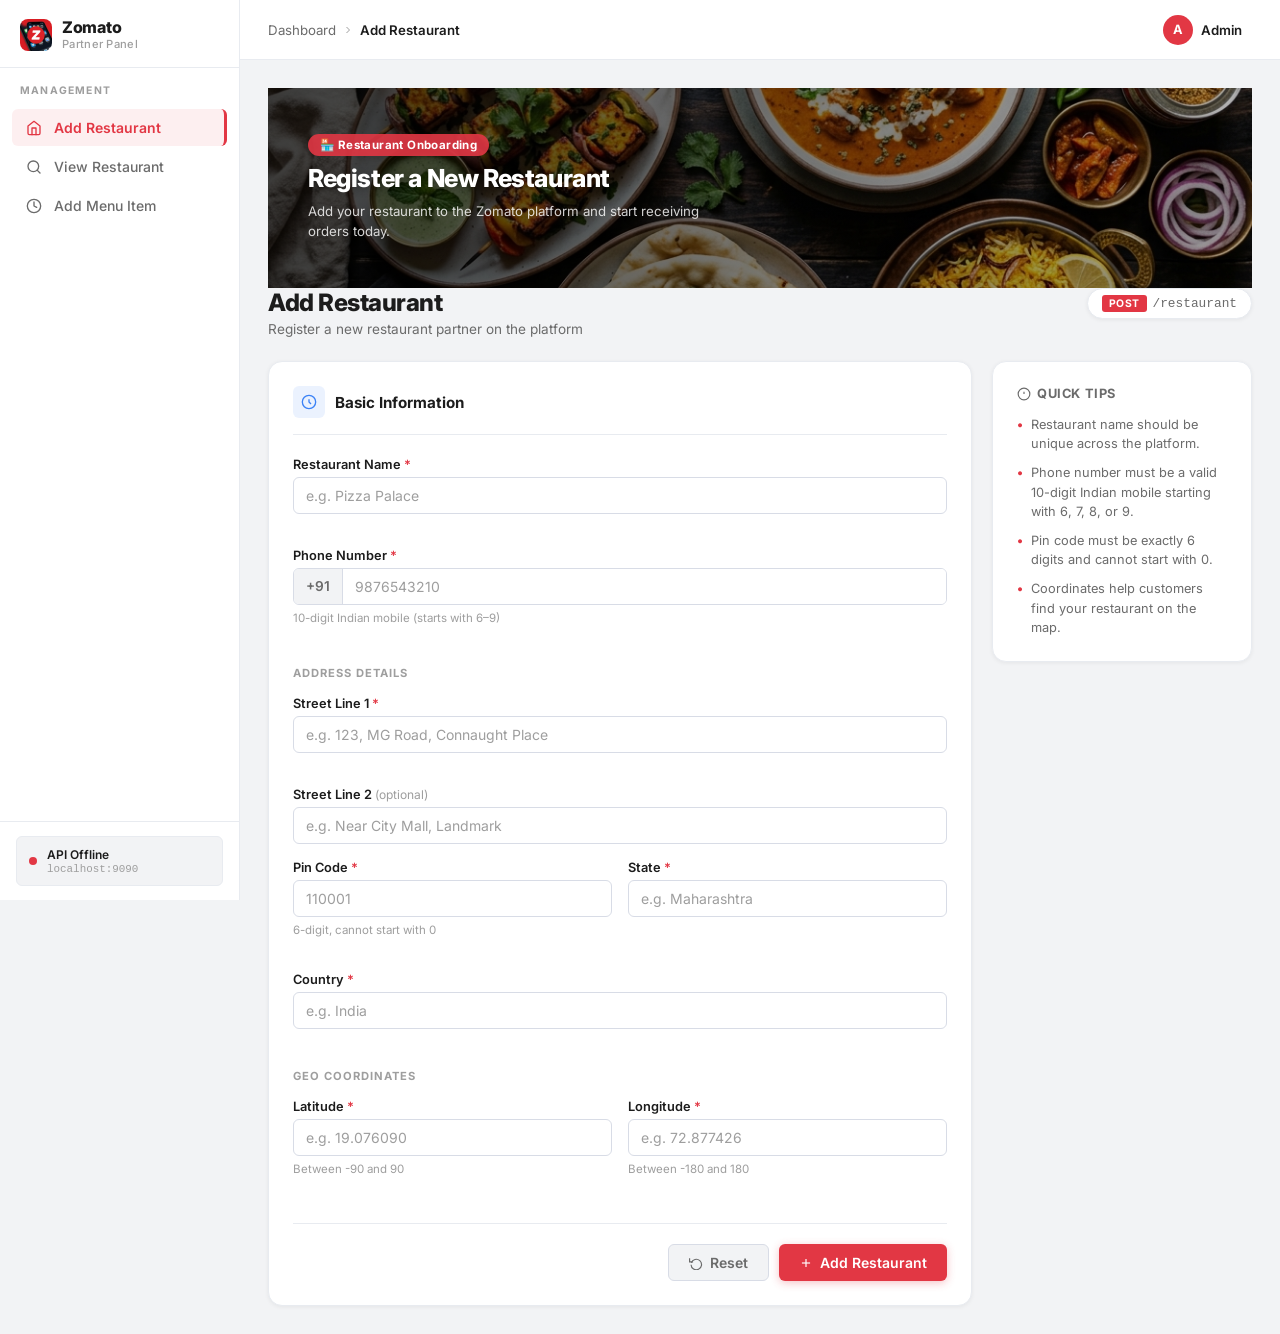
==== frontend/index.html @ f8942df2 "fix(frontend): add missing mapVariantToRequest for adding new variants to existing menu items" ====
<!DOCTYPE html>
<html lang="en">
<head>
  <meta charset="UTF-8" />
  <meta name="viewport" content="width=device-width, initial-scale=1.0" />
  <title>Zomato Partner Panel</title>
  <meta name="description" content="Zomato Partner Admin Panel — Manage restaurants and menu items." />
  <link rel="preconnect" href="https://fonts.googleapis.com" />
  <link rel="preconnect" href="https://fonts.gstatic.com" crossorigin />
  <link href="https://fonts.googleapis.com/css2?family=Inter:wght@300;400;500;600;700;800&display=swap" rel="stylesheet" />
  <link rel="stylesheet" href="style.css" />
</head>
<body>

  <!-- SIDEBAR -->
  <aside class="sidebar" id="sidebar">
    <div class="sidebar-logo">
      <div class="logo-mark">
        <img src="logo.png" alt="Zomato Logo" class="logo-img" />
      </div>
      <div>
        <div class="logo-text">Zomato</div>
        <div class="logo-sub">Partner Panel</div>
      </div>
    </div>

    <div class="sidebar-section-label">Management</div>
    <nav class="sidebar-nav">
      <button class="nav-item active" id="nav-restaurant" onclick="showPage('restaurant')">
        <span class="nav-icon">
          <svg width="16" height="16" viewBox="0 0 24 24" fill="none" stroke="currentColor" stroke-width="2" stroke-linecap="round" stroke-linejoin="round"><path d="M3 9l9-7 9 7v11a2 2 0 0 1-2 2H5a2 2 0 0 1-2-2z"/><polyline points="9 22 9 12 15 12 15 22"/></svg>
        </span>
        <span>Add Restaurant</span>
      </button>
      <button class="nav-item" id="nav-viewrestaurant" onclick="showPage('viewrestaurant')">
        <span class="nav-icon">
          <svg width="16" height="16" viewBox="0 0 24 24" fill="none" stroke="currentColor" stroke-width="2" stroke-linecap="round" stroke-linejoin="round"><circle cx="11" cy="11" r="8"/><line x1="21" y1="21" x2="16.65" y2="16.65"/></svg>
        </span>
        <span>View Restaurant</span>
      </button>
      <button class="nav-item" id="nav-menuitem" onclick="showPage('menuitem')">
        <span class="nav-icon">
          <svg width="16" height="16" viewBox="0 0 24 24" fill="none" stroke="currentColor" stroke-width="2" stroke-linecap="round" stroke-linejoin="round"><path d="M12 2a10 10 0 1 0 0 20 10 10 0 0 0 0-20z"/><path d="M12 6v6l4 2"/></svg>
        </span>
        <span>Add Menu Item</span>
      </button>
    </nav>

    <div class="sidebar-footer">
      <div class="api-status-card" id="api-status">
        <span class="status-dot" id="status-dot"></span>
        <div class="status-info">
          <span class="status-label" id="api-status-text">Checking API…</span>
          <span class="status-url">localhost:9090</span>
        </div>
      </div>
    </div>
  </aside>

  <!-- MAIN -->
  <main class="main-content">

    <!-- TOPBAR -->
    <header class="topbar">
      <div class="topbar-left">
        <button class="menu-toggle" id="menu-toggle" onclick="toggleSidebar()" aria-label="Toggle sidebar">
          <svg width="20" height="20" viewBox="0 0 24 24" fill="none" stroke="currentColor" stroke-width="2"><line x1="3" y1="6" x2="21" y2="6"/><line x1="3" y1="12" x2="21" y2="12"/><line x1="3" y1="18" x2="21" y2="18"/></svg>
        </button>
        <div class="breadcrumb" id="breadcrumb">
          <span class="bc-home">Dashboard</span>
          <span class="bc-sep">
            <svg width="12" height="12" viewBox="0 0 24 24" fill="none" stroke="currentColor" stroke-width="2"><polyline points="9 18 15 12 9 6"/></svg>
          </span>
          <span id="bc-current">Add Restaurant</span>
        </div>
      </div>
      <div class="topbar-right">
        <div class="topbar-user">
          <div class="user-avatar">A</div>
          <span class="user-name">Admin</span>
        </div>
      </div>
    </header>

    <!-- PAGE: ADD RESTAURANT -->
    <section class="page active" id="page-restaurant">

      <!-- Food Banner Hero -->
      <div class="food-hero">
        <img src="food-banner.png" alt="Food" class="food-hero-img" />
        <div class="food-hero-overlay">
          <div class="food-hero-content">
            <span class="hero-badge">🏪 Restaurant Onboarding</span>
            <h2 class="hero-title">Register a New Restaurant</h2>
            <p class="hero-desc">Add your restaurant to the Zomato platform and start receiving orders today.</p>
          </div>
        </div>
      </div>

      <div class="page-header">
        <div class="page-title-row">
          <div>
            <h1 class="page-title">Add Restaurant</h1>
            <p class="page-subtitle">Register a new restaurant partner on the platform</p>
          </div>
          <div class="endpoint-badge">
            <span class="method-badge">POST</span>
            <code>/restaurant</code>
          </div>
        </div>
      </div>

      <div class="form-wrapper">
        <div class="form-layout">

          <!-- LEFT COLUMN -->
          <div class="form-main">
            <div class="card">
              <div class="card-header">
                <div class="card-icon card-icon--blue">
                  <svg width="16" height="16" viewBox="0 0 24 24" fill="none" stroke="currentColor" stroke-width="2"><circle cx="12" cy="12" r="10"/><path d="M12 8v4l3 3"/></svg>
                </div>
                <h2 class="card-title">Basic Information</h2>
              </div>
              <form id="form-restaurant" novalidate>
                <div class="form-grid">
                  <div class="form-group col-full">
                    <label for="r-name">Restaurant Name <span class="req">*</span></label>
                    <input type="text" id="r-name" placeholder="e.g. Pizza Palace" autocomplete="off" />
                    <span class="field-error" id="err-r-name"></span>
                  </div>
                  <div class="form-group col-full">
                    <label for="r-phone">Phone Number <span class="req">*</span></label>
                    <div class="input-with-prefix">
                      <span class="input-prefix">+91</span>
                      <input type="text" id="r-phone" placeholder="9876543210" maxlength="10" autocomplete="off" />
                    </div>
                    <span class="field-hint">10-digit Indian mobile (starts with 6–9)</span>
                    <span class="field-error" id="err-r-phone"></span>
                  </div>
                </div>

                <div class="section-divider">
                  <span>Address Details</span>
                </div>
                <div class="form-grid">
                  <div class="form-group col-full">
                    <label for="r-street1">Street Line 1 <span class="req">*</span></label>
                    <input type="text" id="r-street1" placeholder="e.g. 123, MG Road, Connaught Place" autocomplete="off" />
                    <span class="field-error" id="err-r-street1"></span>
                  </div>
                  <div class="form-group col-full">
                    <label for="r-street2">Street Line 2 <span class="optional">(optional)</span></label>
                    <input type="text" id="r-street2" placeholder="e.g. Near City Mall, Landmark" autocomplete="off" />
                  </div>
                  <div class="form-group">
                    <label for="r-pincode">Pin Code <span class="req">*</span></label>
                    <input type="text" id="r-pincode" placeholder="110001" maxlength="6" autocomplete="off" />
                    <span class="field-hint">6-digit, cannot start with 0</span>
                    <span class="field-error" id="err-r-pincode"></span>
                  </div>
                  <div class="form-group">
                    <label for="r-state">State <span class="req">*</span></label>
                    <input type="text" id="r-state" placeholder="e.g. Maharashtra" autocomplete="off" />
                    <span class="field-error" id="err-r-state"></span>
                  </div>
                  <div class="form-group col-full">
                    <label for="r-country">Country <span class="req">*</span></label>
                    <input type="text" id="r-country" placeholder="e.g. India" autocomplete="off" />
                    <span class="field-error" id="err-r-country"></span>
                  </div>
                </div>

                <div class="section-divider">
                  <span>Geo Coordinates</span>
                </div>
                <div class="form-grid">
                  <div class="form-group">
                    <label for="r-lat">Latitude <span class="req">*</span></label>
                    <input type="number" id="r-lat" placeholder="e.g. 19.076090" step="any" autocomplete="off" />
                    <span class="field-hint">Between -90 and 90</span>
                    <span class="field-error" id="err-r-lat"></span>
                  </div>
                  <div class="form-group">
                    <label for="r-lng">Longitude <span class="req">*</span></label>
                    <input type="number" id="r-lng" placeholder="e.g. 72.877426" step="any" autocomplete="off" />
                    <span class="field-hint">Between -180 and 180</span>
                    <span class="field-error" id="err-r-lng"></span>
                  </div>
                </div>

                <div class="form-actions">
                  <button type="button" class="btn-secondary" onclick="resetForm('form-restaurant')">
                    <svg width="14" height="14" viewBox="0 0 24 24" fill="none" stroke="currentColor" stroke-width="2"><polyline points="1 4 1 10 7 10"/><path d="M3.51 15a9 9 0 1 0 .49-3.31"/></svg>
                    Reset
                  </button>
                  <button type="submit" class="btn-primary" id="btn-restaurant-submit">
                    <svg width="14" height="14" viewBox="0 0 24 24" fill="none" stroke="currentColor" stroke-width="2"><line x1="12" y1="5" x2="12" y2="19"/><line x1="5" y1="12" x2="19" y2="12"/></svg>
                    <span class="btn-label">Add Restaurant</span>
                    <span class="btn-spinner hidden" id="spinner-restaurant"></span>
                  </button>
                </div>
              </form>
            </div>
          </div>

          <!-- RIGHT SIDEBAR CARD -->
          <div class="form-aside">
            <div class="card tips-card">
              <h3 class="tips-title">
                <svg width="14" height="14" viewBox="0 0 24 24" fill="none" stroke="currentColor" stroke-width="2"><circle cx="12" cy="12" r="10"/><line x1="12" y1="8" x2="12" y2="12"/><line x1="12" y1="16" x2="12.01" y2="16"/></svg>
                Quick Tips
              </h3>
              <ul class="tips-list">
                <li>Restaurant name should be unique across the platform.</li>
                <li>Phone number must be a valid 10-digit Indian mobile starting with 6, 7, 8, or 9.</li>
                <li>Pin code must be exactly 6 digits and cannot start with 0.</li>
                <li>Coordinates help customers find your restaurant on the map.</li>
              </ul>
            </div>
          </div>

        </div>
      </div>
    </section>

    <!-- PAGE: VIEW RESTAURANT -->
    <section class="page" id="page-viewrestaurant">
      <!-- Food Banner Hero -->
      <div class="food-hero">
        <img src="food-banner.png" alt="Food" class="food-hero-img" />
        <div class="food-hero-overlay">
          <div class="food-hero-content">
            <span class="hero-badge">🔍 View Dashboard</span>
            <h2 class="hero-title">View Restaurant Details</h2>
            <p class="hero-desc">Search for a restaurant by ID to view its details and add menu items.</p>
          </div>
        </div>
      </div>

      <div class="page-header">
        <div class="page-title-row">
          <div>
            <h1 class="page-title">Restaurant Details</h1>
            <p class="page-subtitle">Fetch restaurant and menu data</p>
          </div>
          <div class="endpoint-badge">
            <span class="method-badge" style="background: var(--green);">GET</span>
            <code>/restaurant/{id}</code>
          </div>
        </div>
      </div>

      <div class="form-wrapper">
        <div class="form-layout">
          <!-- LEFT COLUMN -->
          <div class="form-main">
            
            <!-- Search Card (Unchanged) -->
            <div class="card" style="margin-bottom: 24px;">
              <div class="card-header" style="margin-bottom: 16px; padding-bottom: 0; border-bottom: none;">
                <h2 class="card-title">Search Restaurant</h2>
              </div>
              <form id="form-search-restaurant" novalidate style="display: flex; gap: 12px; align-items: flex-end;">
                <div class="form-group" style="flex: 1;">
                  <label for="search-r-id">Restaurant ID</label>
                  <input type="number" id="search-r-id" placeholder="e.g. 1" min="1" required autocomplete="off" />
                </div>
                <button type="submit" class="btn-primary" id="btn-search-restaurant">
                  <span class="btn-label">Search</span>
                  <span class="btn-spinner hidden" id="spinner-search"></span>
                </button>
              </form>
            </div>

            <!-- ALL RESTAURANTS TABLE CARD -->
            <div class="card" id="all-restaurants-card" style="margin-bottom: 24px;">
              <div class="card-header" style="display: flex; justify-content: space-between; align-items: center;">
                <div style="display: flex; align-items: center; gap: 10px;">
                  <div class="card-icon card-icon--red">
                    <svg width="16" height="16" viewBox="0 0 24 24" fill="none" stroke="currentColor" stroke-width="2"><line x1="8" y1="6" x2="21" y2="6"/><line x1="8" y1="12" x2="21" y2="12"/><line x1="8" y1="18" x2="21" y2="18"/><line x1="3" y1="6" x2="3.01" y2="6"/><line x1="3" y1="12" x2="3.01" y2="12"/><line x1="3" y1="18" x2="3.01" y2="18"/></svg>
                  </div>
                  <h2 class="card-title">All Restaurants</h2>
                </div>
                <button type="button" class="btn-secondary" onclick="fetchAllRestaurants()" style="padding: 6px 12px; font-size: 0.75rem;">
                  <svg width="12" height="12" viewBox="0 0 24 24" fill="none" stroke="currentColor" stroke-width="2"><polyline points="23 4 23 10 17 10"/><polyline points="1 20 1 14 7 14"/><path d="M3.51 9a9 9 0 0 1 14.85-3.36L23 10M1 14l4.64 4.36A9 9 0 0 0 20.49 15"/></svg>
                  Refresh
                </button>
              </div>
              
              <div style="overflow-x: auto;">
                <table style="width: 100%; border-collapse: collapse; text-align: left; font-size: 0.85rem;">
                  <thead>
                    <tr style="border-bottom: 2px solid var(--border); color: var(--text-dim); text-transform: uppercase; font-size: 0.7rem;">
                      <th style="padding: 12px 8px;">ID</th>
                      <th style="padding: 12px 8px;">Restaurant Name</th>
                      <th style="padding: 12px 8px;">Phone</th>
                      <th style="padding: 12px 8px;">City/State</th>
                      <th style="padding: 12px 8px; text-align: right;">Action</th>
                    </tr>
                  </thead>
                  <tbody id="restaurants-tbody">
                    <!-- Data injected here -->
                    <tr><td colspan="5" style="text-align: center; padding: 20px; color: var(--text-muted);">Click Refresh to load restaurants (Requires GET /restaurant in backend)</td></tr>
                  </tbody>
                </table>
              </div>
            </div>

            <!-- Details Card (Hidden initially) -->
            <div class="card hidden" id="restaurant-details-card" style="padding: 0; overflow: hidden; border: none; box-shadow: var(--shadow-lg);">
              <div id="zomato-restaurant-header" style="background: linear-gradient(rgba(0,0,0,0.1), rgba(0,0,0,0.7)), url('food-banner.png') center/cover; padding: 40px 24px 24px; color: #fff; position: relative;">
                <div style="display: flex; justify-content: space-between; align-items: flex-end;">
                  <div>
                    <h2 id="display-r-name" style="font-size: 2.2rem; font-weight: 800; margin-bottom: 8px; text-shadow: 0 2px 8px rgba(0,0,0,0.6); letter-spacing: -0.5px;">Restaurant Name</h2>
                    <p id="display-r-location" style="font-size: 0.95rem; opacity: 0.95; margin-bottom: 6px; display: flex; align-items: center; gap: 4px;">
                      <svg width="14" height="14" viewBox="0 0 24 24" fill="none" stroke="currentColor" stroke-width="2"><path d="M21 10c0 7-9 13-9 13s-9-6-9-13a9 9 0 0 1 18 0z"/><circle cx="12" cy="10" r="3"/></svg>
                      Location
                    </p>
                    <p id="display-r-phone" style="font-size: 0.85rem; opacity: 0.85;">Phone</p>
                  </div>
                  <div style="background: #24963F; color: #fff; padding: 8px 12px; border-radius: 8px; font-weight: 800; font-size: 1.15rem; display: flex; align-items: center; gap: 6px; box-shadow: 0 4px 12px rgba(0,0,0,0.3);">
                    4.3 <svg width="14" height="14" viewBox="0 0 24 24" fill="currentColor" stroke="none"><polygon points="12 2 15.09 8.26 22 9.27 17 14.14 18.18 21.02 12 17.77 5.82 21.02 7 14.14 2 9.27 8.91 8.26 12 2"/></svg>
                  </div>
                </div>
              </div>
              
              <div style="padding: 32px 24px; background: #fff;">
                <div style="display: flex; justify-content: space-between; align-items: center; margin-bottom: 24px; border-bottom: 1px solid var(--border); padding-bottom: 16px;">
                  <h3 style="font-size: 1.4rem; font-weight: 700; color: var(--text-primary); display: flex; align-items: center; gap: 8px;">
                    Order Online <span style="font-size: 0.85rem; font-weight: 500; color: var(--text-dim); background: var(--bg-base); padding: 2px 8px; border-radius: 12px;" id="display-m-count">0 items</span>
                  </h3>
                  <div style="font-size: 0.85rem; color: var(--text-muted); background: var(--bg-base); padding: 6px 12px; border-radius: 20px; display: flex; align-items: center; gap: 6px; font-weight: 500;">
                    <svg width="14" height="14" viewBox="0 0 24 24" fill="none" stroke="currentColor" stroke-width="2"><circle cx="12" cy="12" r="10"/><polyline points="12 6 12 12 16 14"/></svg>
                    30-40 min
                  </div>
                </div>

                <div id="display-m-list" style="display: flex; flex-direction: column; gap: 32px;">
                  <!-- Menu items injected here -->
                </div>

                <div style="margin-top: 40px; text-align: center; border-top: 1px dashed var(--border-input); padding-top: 32px;">
                  <button type="button" class="btn-primary" onclick="navigateToAddMenuItem()" style="border-radius: 24px; padding: 14px 40px; font-size: 1rem; font-weight: 700; box-shadow: 0 8px 20px rgba(226, 55, 68, 0.25); transition: transform 0.2s ease;">
                    + Add New Menu Item
                  </button>
                </div>
              </div>
            </div>

          </div>
          
          <!-- RIGHT SIDEBAR CARD -->
          <div class="form-aside">
            <div class="card tips-card">
              <h3 class="tips-title">
                <svg width="14" height="14" viewBox="0 0 24 24" fill="none" stroke="currentColor" stroke-width="2"><circle cx="12" cy="12" r="10"/><line x1="12" y1="8" x2="12" y2="12"/><line x1="12" y1="16" x2="12.01" y2="16"/></svg>
                Quick Tips
              </h3>
              <ul class="tips-list">
                <li>Search by the unique Restaurant ID generated by the backend.</li>
                <li>View existing menu items and variants for the restaurant.</li>
                <li>Quickly jump to add a new menu item for this specific restaurant.</li>
              </ul>
            </div>
          </div>
        </div>
      </div>
    </section>

    <!-- PAGE: ADD MENU ITEM -->
    <section class="page" id="page-menuitem">

      <!-- Food Banner Hero -->
      <div class="food-hero">
        <img src="food-banner.png" alt="Food" class="food-hero-img" />
        <div class="food-hero-overlay">
          <div class="food-hero-content">
            <span class="hero-badge">🍕 Menu Management</span>
            <h2 class="hero-title">Add a New Dish</h2>
            <p class="hero-desc">Create mouth-watering menu items with variants, prices, and inventory tracking.</p>
          </div>
        </div>
      </div>

      <div class="page-header">
        <div class="page-title-row">
          <div>
            <h1 class="page-title">Add Menu Item</h1>
            <p class="page-subtitle">Add a new dish or drink to an existing restaurant</p>
          </div>
          <div class="endpoint-badge">
            <span class="method-badge">POST</span>
            <code>/menuitem</code>
          </div>
        </div>
      </div>

      <div class="form-wrapper">
        <div class="form-layout">

          <!-- LEFT COLUMN -->
          <div class="form-main">
            <div class="card">
              <div class="card-header">
                <div class="card-icon card-icon--red">
                  <svg width="16" height="16" viewBox="0 0 24 24" fill="none" stroke="currentColor" stroke-width="2"><path d="M18 8h1a4 4 0 0 1 0 8h-1"/><path d="M2 8h16v9a4 4 0 0 1-4 4H6a4 4 0 0 1-4-4V8z"/><line x1="6" y1="1" x2="6" y2="4"/><line x1="10" y1="1" x2="10" y2="4"/><line x1="14" y1="1" x2="14" y2="4"/></svg>
                </div>
                <h2 class="card-title">Item Details</h2>
              </div>
              <form id="form-menuitem" novalidate>
                <div class="form-grid">
                  <div class="form-group">
                    <label for="m-name">Item Name <span class="req">*</span></label>
                    <input type="text" id="m-name" placeholder="e.g. Paneer Tikka" autocomplete="off" />
                    <span class="field-error" id="err-m-name"></span>
                  </div>
                  <div class="form-group">
                    <label for="m-label">Label <span class="req">*</span></label>
                    <input type="text" id="m-label" placeholder="e.g. Bestseller" autocomplete="off" />
                    <span class="field-hint">Letters and spaces only</span>
                    <span class="field-error" id="err-m-label"></span>
                  </div>
                  <div class="form-group col-full">
                    <label for="m-description">Description <span class="req">*</span></label>
                    <input type="text" id="m-description" placeholder="e.g. Spicy grilled cottage cheese with mint chutney" autocomplete="off" />
                    <span class="field-error" id="err-m-description"></span>
                  </div>
                  <div class="form-group">
                    <label>Item Type <span class="req">*</span></label>
                    <div class="type-toggle">
                      <button type="button" class="type-btn active" id="type-veg" onclick="selectType('VEG')">
                        <span class="veg-dot"></span> VEG
                      </button>
                      <button type="button" class="type-btn" id="type-nonveg" onclick="selectType('NONVEG')">
                        <span class="nonveg-dot"></span> NON-VEG
                      </button>
                    </div>
                    <input type="hidden" id="m-type" value="VEG" />
                  </div>
                  <div class="form-group">
                    <label for="m-restaurant-id">Restaurant ID <span class="req">*</span></label>
                    <input type="number" id="m-restaurant-id" placeholder="e.g. 1" min="1" autocomplete="off" />
                    <span class="field-hint">ID of the restaurant this item belongs to</span>
                    <span class="field-error" id="err-m-restaurant-id"></span>
                  </div>
                </div>

                <!-- VARIANTS SECTION -->
                <div class="section-divider">
                  <span>Item Variants</span>
                  <button type="button" class="btn-add-variant" id="btn-add-variant" onclick="addVariant()">
                    <svg width="12" height="12" viewBox="0 0 24 24" fill="none" stroke="currentColor" stroke-width="2.5"><line x1="12" y1="5" x2="12" y2="19"/><line x1="5" y1="12" x2="19" y2="12"/></svg>
                    Add Variant
                  </button>
                </div>
                <p class="variants-hint">Variants are optional — but if added, Name and Price (₹) are required per variant.</p>
                <div id="variants-container"></div>

                <div class="form-actions">
                  <button type="button" class="btn-secondary" onclick="resetMenuItemForm()">
                    <svg width="14" height="14" viewBox="0 0 24 24" fill="none" stroke="currentColor" stroke-width="2"><polyline points="1 4 1 10 7 10"/><path d="M3.51 15a9 9 0 1 0 .49-3.31"/></svg>
                    Reset
                  </button>
                  <button type="submit" class="btn-primary" id="btn-menuitem-submit">
                    <svg width="14" height="14" viewBox="0 0 24 24" fill="none" stroke="currentColor" stroke-width="2"><line x1="12" y1="5" x2="12" y2="19"/><line x1="5" y1="12" x2="19" y2="12"/></svg>
                    <span class="btn-label">Add Menu Item</span>
                    <span class="btn-spinner hidden" id="spinner-menuitem"></span>
                  </button>
                </div>
              </form>
            </div>
          </div>

          <!-- RIGHT SIDEBAR CARD -->
          <div class="form-aside">
            <div class="card tips-card">
              <h3 class="tips-title">
                <svg width="14" height="14" viewBox="0 0 24 24" fill="none" stroke="currentColor" stroke-width="2"><circle cx="12" cy="12" r="10"/><line x1="12" y1="8" x2="12" y2="12"/><line x1="12" y1="16" x2="12.01" y2="16"/></svg>
                Quick Tips
              </h3>
              <ul class="tips-list">
                <li>Item name must be unique within the same restaurant.</li>
                <li>Label examples: <em>Bestseller</em>, <em>Must Try</em>, <em>New</em>.</li>
                <li>Select VEG or NON-VEG carefully — this affects how the item is shown to customers.</li>
                <li>Variants let you add sizes (Small, Medium, Large) with different prices.</li>
                <li>Enable "Manage Inventory" on a variant to track stock count.</li>
              </ul>
            </div>
          </div>

        </div>
      </div>
    </section>

  </main>

  <!-- TOAST NOTIFICATION -->
  <div class="toast-container" id="toast-container"></div>

  <!-- EDIT MENU ITEM MODAL -->
  <div id="edit-modal-overlay" style="display:none; position:fixed; inset:0; background:rgba(0,0,0,0.5); z-index:1000; align-items:center; justify-content:center;">
    <div style="background:var(--bg-card); border-radius:16px; padding:32px; width:100%; max-width:480px; margin:16px; box-shadow:0 24px 60px rgba(0,0,0,0.3); animation: slideUp 0.3s ease;">
      <div style="display:flex; justify-content:space-between; align-items:center; margin-bottom:24px;">
        <h2 style="font-size:1.2rem; font-weight:700; color:var(--text-base); margin:0;">✏️ Edit Menu Item</h2>
        <button onclick="closeEditModal()" style="background:none; border:none; font-size:1.4rem; cursor:pointer; color:var(--text-muted); line-height:1;">&times;</button>
      </div>

      <input type="hidden" id="edit-menu-item-id" />
      <input type="hidden" id="edit-restaurant-id" />

      <div class="form-group" style="margin-bottom:14px;">
        <label for="edit-m-name">Item Name</label>
        <input type="text" id="edit-m-name" placeholder="e.g. Butter Chicken" autocomplete="off" />
        <span class="field-error" id="err-edit-m-name"></span>
      </div>
      <div class="form-group" style="margin-bottom:14px;">
        <label for="edit-m-description">Description</label>
        <input type="text" id="edit-m-description" placeholder="Short description..." autocomplete="off" />
        <span class="field-error" id="err-edit-m-description"></span>
      </div>
      <div style="display:grid; grid-template-columns:1fr 1fr; gap:14px; margin-bottom:14px;">
        <div class="form-group">
          <label for="edit-m-type">Type</label>
          <select id="edit-m-type">
            <option value="VEG">🟢 VEG</option>
            <option value="NONVEG">🔴 NON-VEG</option>
          </select>
        </div>
        <div class="form-group">
          <label for="edit-m-label">Label</label>
          <input type="text" id="edit-m-label" placeholder="e.g. Bestseller" autocomplete="off" />
          <span class="field-error" id="err-edit-m-label"></span>
        </div>
      </div>

      <div style="display:flex; gap:12px; margin-top:24px;">
        <button type="button" class="btn-secondary" onclick="closeEditModal()" style="flex:1;">Cancel</button>
        <button type="button" id="btn-edit-submit" onclick="submitEditMenuItem()" class="btn-primary" style="flex:2;">
          <span class="btn-label">Save Changes</span>
          <span class="btn-spinner hidden" id="spinner-edit"></span>
        </button>
      </div>
    </div>
  </div>

  <!-- EDIT MENU ITEM VARIANT MODAL -->
  <div id="edit-variant-modal-overlay" style="display:none; position:fixed; inset:0; background:rgba(0,0,0,0.5); z-index:1000; align-items:center; justify-content:center;">
    <div style="background:var(--bg-card); border-radius:16px; padding:32px; width:100%; max-width:480px; margin:16px; box-shadow:0 24px 60px rgba(0,0,0,0.3); animation: slideUp 0.3s ease;">
      <div style="display:flex; justify-content:space-between; align-items:center; margin-bottom:24px;">
        <h2 id="edit-variant-modal-title" style="font-size:1.2rem; font-weight:700; color:var(--text-base); margin:0;">🏷️ Edit Variant</h2>
        <button onclick="closeEditVariantModal()" style="background:none; border:none; font-size:1.4rem; cursor:pointer; color:var(--text-muted); line-height:1;">&times;</button>
      </div>

      <input type="hidden" id="edit-variant-id" />
      <input type="hidden" id="edit-variant-menu-item-id" />
      <input type="hidden" id="edit-variant-restaurant-id" />

      <div class="form-group" style="margin-bottom:14px;">
        <label for="edit-v-name">Variant Name</label>
        <input type="text" id="edit-v-name" placeholder="e.g. Large / Half Plate" autocomplete="off" />
        <span class="field-error" id="err-edit-v-name"></span>
      </div>
      <div style="display:grid; grid-template-columns:1fr 1fr; gap:14px; margin-bottom:14px;">
        <div class="form-group">
          <label for="edit-v-price">Price (₹)</label>
          <input type="number" id="edit-v-price" step="0.01" placeholder="250.00" />
          <span class="field-error" id="err-edit-v-price"></span>
        </div>
        <div class="form-group">
          <label for="edit-v-available">Availability</label>
          <select id="edit-v-available">
            <option value="true">Available</option>
            <option value="false">Unavailable</option>
          </select>
        </div>
      </div>
      <div style="display:grid; grid-template-columns:1fr 1fr; gap:14px; margin-bottom:14px;">
        <div class="form-group">
          <label for="edit-v-managed">Inventory Managed</label>
          <select id="edit-v-managed" onchange="toggleEditVariantInventory()">
            <option value="true">Yes</option>
            <option value="false">No</option>
          </select>
        </div>
        <div class="form-group">
          <label for="edit-v-count">Stock Count</label>
          <input type="number" id="edit-v-count" placeholder="50" min="0" />
          <span class="field-error" id="err-edit-v-count"></span>
        </div>
      </div>

      <div style="display:flex; gap:12px; margin-top:24px;">
        <button type="button" class="btn-secondary" onclick="closeEditVariantModal()" style="flex:1;">Cancel</button>
        <button type="button" id="btn-edit-variant-submit" onclick="submitEditVariant()" class="btn-primary" style="flex:2;">
          <span class="btn-label" id="edit-variant-submit-label">Save Variant</span>
          <span class="btn-spinner hidden" id="spinner-edit-variant"></span>
        </button>
      </div>
    </div>
  </div>

  <script src="app_v2.js?v=3"></script>
</body>
</html>
---- frontend/style.css ----
/* ==============================
   RESET & VARIABLES
   ============================== */
*, *::before, *::after { box-sizing: border-box; margin: 0; padding: 0; }

/* ==============================
   LOGO IMAGE
   ============================== */
.logo-img {
  width: 32px;
  height: 32px;
  border-radius: 8px;
  object-fit: cover;
  display: block;
}

/* ==============================
   FOOD HERO BANNER
   ============================== */
.food-hero {
  position: relative;
  width: 100%;
  height: 200px;
  overflow: hidden;
  border-radius: 0 0 0 0;
}

.food-hero-img {
  width: 100%;
  height: 100%;
  object-fit: cover;
  object-position: center 60%;
  display: block;
  filter: brightness(0.75);
}

.food-hero-overlay {
  position: absolute;
  inset: 0;
  background: linear-gradient(
    90deg,
    rgba(0,0,0,0.65) 0%,
    rgba(0,0,0,0.3) 60%,
    rgba(0,0,0,0.05) 100%
  );
  display: flex;
  align-items: center;
  padding: 0 40px;
}

.food-hero-content {
  display: flex;
  flex-direction: column;
  gap: 8px;
  animation: fadeUp 0.4s ease;
}

.hero-badge {
  display: inline-flex;
  align-items: center;
  gap: 6px;
  background: rgba(226, 55, 68, 0.9);
  color: #fff;
  font-size: 0.72rem;
  font-weight: 700;
  letter-spacing: 0.4px;
  padding: 4px 12px;
  border-radius: 20px;
  width: fit-content;
}

.hero-title {
  font-size: 1.55rem;
  font-weight: 800;
  color: #ffffff;
  letter-spacing: -0.4px;
  line-height: 1.2;
  text-shadow: 0 2px 8px rgba(0,0,0,0.3);
}

.hero-desc {
  font-size: 0.83rem;
  color: rgba(255,255,255,0.82);
  max-width: 420px;
  line-height: 1.5;
}



:root {
  --brand:        #E23744;
  --brand-dark:   #CB202D;
  --brand-light:  rgba(226, 55, 68, 0.08);
  --brand-glow:   rgba(226, 55, 68, 0.18);

  --bg-base:      #F2F3F5;
  --bg-card:      #FFFFFF;
  --bg-sidebar:   #FFFFFF;
  --bg-input:     #FFFFFF;
  --bg-hover:     #F8F9FA;

  --border:       #E8EBF0;
  --border-input: #D8DCE6;
  --border-focus: rgba(226, 55, 68, 0.45);

  --text-primary: #1C1C1C;
  --text-muted:   #6B6B6B;
  --text-dim:     #9E9E9E;

  --green:        #1E8449;
  --green-bg:     rgba(30, 132, 73, 0.08);
  --red:          #E23744;
  --red-bg:       rgba(226, 55, 68, 0.08);
  --amber:        #E67E22;

  --radius-xs:    4px;
  --radius-sm:    6px;
  --radius-md:    10px;
  --radius-lg:    14px;
  --radius-xl:    20px;

  --sidebar-w:    240px;
  --topbar-h:     60px;
  --transition:   0.18s ease;

  --shadow-sm:    0 1px 4px rgba(0,0,0,0.06);
  --shadow-md:    0 4px 16px rgba(0,0,0,0.07);
  --shadow-lg:    0 8px 32px rgba(0,0,0,0.10);
}

/* ==============================
   BASE
   ============================== */
html { font-size: 16px; scroll-behavior: smooth; }

body {
  font-family: 'Inter', system-ui, -apple-system, sans-serif;
  background: var(--bg-base);
  color: var(--text-primary);
  display: flex;
  min-height: 100vh;
  overflow-x: hidden;
}

/* ==============================
   SIDEBAR
   ============================== */
.sidebar {
  width: var(--sidebar-w);
  background: var(--bg-sidebar);
  border-right: 1px solid var(--border);
  display: flex;
  flex-direction: column;
  position: fixed;
  top: 0; left: 0;
  height: 100vh;
  z-index: 100;
  transition: transform var(--transition);
}

.sidebar-logo {
  display: flex;
  align-items: center;
  gap: 10px;
  padding: 18px 20px 16px;
  border-bottom: 1px solid var(--border);
}

.logo-mark { flex-shrink: 0; display: flex; }

.logo-text {
  font-size: 1rem;
  font-weight: 800;
  color: var(--text-primary);
  letter-spacing: -0.3px;
  line-height: 1.2;
}

.logo-sub {
  font-size: 0.7rem;
  color: var(--text-dim);
  font-weight: 500;
  letter-spacing: 0.3px;
}

.sidebar-section-label {
  font-size: 0.65rem;
  font-weight: 700;
  text-transform: uppercase;
  letter-spacing: 1.2px;
  color: var(--text-dim);
  padding: 16px 20px 8px;
}

.sidebar-nav {
  flex: 1;
  padding: 4px 12px;
  display: flex;
  flex-direction: column;
  gap: 2px;
}

.nav-item {
  display: flex;
  align-items: center;
  gap: 10px;
  padding: 10px 12px;
  border-radius: var(--radius-sm);
  border: none;
  border-right: 3px solid transparent;
  background: transparent;
  color: var(--text-muted);
  font-family: inherit;
  font-size: 0.875rem;
  font-weight: 500;
  cursor: pointer;
  transition: all var(--transition);
  text-align: left;
  width: 100%;
}

.nav-item:hover {
  background: var(--bg-hover);
  color: var(--text-primary);
}

.nav-item.active {
  background: var(--brand-light);
  color: var(--brand);
  border-right-color: var(--brand);
  font-weight: 600;
}

.nav-icon {
  display: flex;
  align-items: center;
  justify-content: center;
  width: 20px;
  flex-shrink: 0;
}

/* Sidebar Footer */
.sidebar-footer {
  padding: 14px 16px;
  border-top: 1px solid var(--border);
}

.api-status-card {
  display: flex;
  align-items: center;
  gap: 10px;
  background: var(--bg-base);
  border: 1px solid var(--border);
  border-radius: var(--radius-sm);
  padding: 10px 12px;
}

.status-dot {
  width: 8px; height: 8px;
  border-radius: 50%;
  background: var(--text-dim);
  flex-shrink: 0;
  transition: all 0.4s;
}

.status-dot.online  { background: var(--green); box-shadow: 0 0 6px rgba(30,132,73,0.5); }
.status-dot.offline { background: var(--red); }

.status-info { display: flex; flex-direction: column; gap: 1px; }

.status-label {
  font-size: 0.75rem;
  font-weight: 600;
  color: var(--text-primary);
}

.status-url {
  font-size: 0.68rem;
  color: var(--text-dim);
  font-family: 'Courier New', monospace;
}

/* ==============================
   MAIN CONTENT
   ============================== */
.main-content {
  margin-left: var(--sidebar-w);
  flex: 1;
  display: flex;
  flex-direction: column;
  min-height: 100vh;
}

/* ==============================
   TOPBAR
   ============================== */
.topbar {
  height: var(--topbar-h);
  display: flex;
  align-items: center;
  justify-content: space-between;
  padding: 0 28px;
  background: var(--bg-card);
  border-bottom: 1px solid var(--border);
  position: sticky;
  top: 0;
  z-index: 50;
}

.topbar-left { display: flex; align-items: center; gap: 14px; }

.menu-toggle {
  display: none;
  background: none;
  border: none;
  color: var(--text-muted);
  cursor: pointer;
  padding: 6px;
  border-radius: var(--radius-sm);
  transition: background var(--transition);
  align-items: center;
}
.menu-toggle:hover { background: var(--bg-hover); }

.breadcrumb {
  display: flex;
  align-items: center;
  gap: 6px;
  font-size: 0.83rem;
}

.bc-home { color: var(--text-muted); }
.bc-sep { color: var(--text-dim); display: flex; align-items: center; }
#bc-current { color: var(--text-primary); font-weight: 600; }

.topbar-user {
  display: flex;
  align-items: center;
  gap: 8px;
  cursor: pointer;
  padding: 6px 10px;
  border-radius: var(--radius-sm);
  transition: background var(--transition);
}
.topbar-user:hover { background: var(--bg-hover); }

.user-avatar {
  width: 30px; height: 30px;
  border-radius: 50%;
  background: var(--brand);
  color: #fff;
  font-size: 0.8rem;
  font-weight: 700;
  display: flex;
  align-items: center;
  justify-content: center;
}

.user-name { font-size: 0.83rem; font-weight: 600; color: var(--text-primary); }

/* ==============================
   PAGES
   ============================== */
.page {
  display: none;
  padding: 28px;
  animation: fadeUp 0.22s ease;
}
.page.active { display: block; }

@keyframes fadeUp {
  from { opacity: 0; transform: translateY(10px); }
  to   { opacity: 1; transform: translateY(0); }
}

/* Page Header */
.page-header { margin-bottom: 24px; }

.page-title-row {
  display: flex;
  align-items: flex-start;
  justify-content: space-between;
  gap: 16px;
}

.page-title {
  font-size: 1.5rem;
  font-weight: 800;
  color: var(--text-primary);
  letter-spacing: -0.5px;
  margin-bottom: 4px;
}

.page-subtitle {
  font-size: 0.85rem;
  color: var(--text-muted);
}

.endpoint-badge {
  display: flex;
  align-items: center;
  gap: 6px;
  background: var(--bg-card);
  border: 1px solid var(--border);
  border-radius: var(--radius-xl);
  padding: 6px 14px;
  font-size: 0.8rem;
  font-family: 'Courier New', monospace;
  color: var(--text-muted);
  white-space: nowrap;
  box-shadow: var(--shadow-sm);
}

.method-badge {
  background: var(--brand);
  color: #fff;
  font-size: 0.65rem;
  font-weight: 700;
  font-family: 'Inter', sans-serif;
  letter-spacing: 0.5px;
  padding: 2px 7px;
  border-radius: 3px;
}

/* ==============================
   FORM LAYOUT (2-column)
   ============================== */
.form-wrapper { width: 100%; }

.form-layout {
  display: grid;
  grid-template-columns: 1fr 260px;
  gap: 20px;
  align-items: start;
}

.form-aside { display: flex; flex-direction: column; gap: 16px; }

/* ==============================
   CARD
   ============================== */
.card {
  background: var(--bg-card);
  border: 1px solid var(--border);
  border-radius: var(--radius-lg);
  box-shadow: var(--shadow-sm);
  padding: 24px;
}

.card-header {
  display: flex;
  align-items: center;
  gap: 10px;
  margin-bottom: 22px;
  padding-bottom: 16px;
  border-bottom: 1px solid var(--border);
}

.card-icon {
  width: 32px; height: 32px;
  border-radius: var(--radius-sm);
  display: flex;
  align-items: center;
  justify-content: center;
  flex-shrink: 0;
}

.card-icon--blue { background: rgba(59,130,246,0.1); color: #3B82F6; }
.card-icon--red  { background: var(--red-bg); color: var(--brand); }

.card-title {
  font-size: 0.95rem;
  font-weight: 700;
  color: var(--text-primary);
}

/* Tips Card */
.tips-card { position: sticky; top: calc(var(--topbar-h) + 20px); }

.tips-title {
  display: flex;
  align-items: center;
  gap: 6px;
  font-size: 0.8rem;
  font-weight: 700;
  color: var(--text-muted);
  text-transform: uppercase;
  letter-spacing: 0.6px;
  margin-bottom: 14px;
}

.tips-list {
  list-style: none;
  display: flex;
  flex-direction: column;
  gap: 10px;
}

.tips-list li {
  font-size: 0.8rem;
  color: var(--text-muted);
  padding-left: 14px;
  position: relative;
  line-height: 1.5;
}

.tips-list li::before {
  content: '•';
  position: absolute;
  left: 0;
  color: var(--brand);
  font-weight: 700;
}

/* ==============================
   SECTION DIVIDER
   ============================== */
.section-divider {
  display: flex;
  align-items: center;
  justify-content: space-between;
  gap: 10px;
  margin: 22px 0 16px;
}

.section-divider::before {
  content: '';
  flex: 1;
  height: 1px;
  background: var(--border);
  display: none;
}

.section-divider span {
  font-size: 0.7rem;
  font-weight: 700;
  letter-spacing: 1px;
  text-transform: uppercase;
  color: var(--text-dim);
}

/* ==============================
   FORM ELEMENTS
   ============================== */
.form-grid {
  display: grid;
  grid-template-columns: 1fr 1fr;
  gap: 16px;
}

.form-group {
  display: flex;
  flex-direction: column;
  gap: 5px;
}

.form-group.col-full { grid-column: 1 / -1; }

label {
  font-size: 0.8rem;
  font-weight: 600;
  color: var(--text-primary);
}

.req     { color: var(--brand); }
.optional { color: var(--text-dim); font-weight: 400; font-size: 0.75rem; }

/* Input with prefix (+91) */
.input-with-prefix {
  display: flex;
  border: 1px solid var(--border-input);
  border-radius: var(--radius-sm);
  overflow: hidden;
  transition: border-color var(--transition), box-shadow var(--transition);
}

.input-with-prefix:focus-within {
  border-color: var(--border-focus);
  box-shadow: 0 0 0 3px var(--brand-glow);
}

.input-prefix {
  background: var(--bg-base);
  border-right: 1px solid var(--border-input);
  padding: 9px 12px;
  font-size: 0.85rem;
  font-weight: 600;
  color: var(--text-muted);
  user-select: none;
  white-space: nowrap;
}

.input-with-prefix input {
  border: none !important;
  box-shadow: none !important;
  border-radius: 0 !important;
  flex: 1;
}

input[type="text"],
input[type="number"] {
  background: var(--bg-input);
  border: 1px solid var(--border-input);
  border-radius: var(--radius-sm);
  color: var(--text-primary);
  font-family: inherit;
  font-size: 0.875rem;
  padding: 9px 12px;
  outline: none;
  transition: border-color var(--transition), box-shadow var(--transition);
  width: 100%;
}

input::placeholder { color: var(--text-dim); }

input:focus {
  border-color: var(--border-focus);
  box-shadow: 0 0 0 3px var(--brand-glow);
}

input.invalid {
  border-color: var(--red) !important;
  box-shadow: 0 0 0 3px rgba(226,55,68,0.12) !important;
}

.field-hint {
  font-size: 0.72rem;
  color: var(--text-dim);
  line-height: 1.4;
}

.field-error {
  font-size: 0.72rem;
  color: var(--red);
  font-weight: 500;
  min-height: 13px;
}

/* ==============================
   VEG / NON-VEG TOGGLE
   ============================== */
.type-toggle { display: flex; gap: 8px; }

.type-btn {
  display: flex;
  align-items: center;
  gap: 7px;
  padding: 8px 16px;
  border-radius: var(--radius-sm);
  border: 1.5px solid var(--border-input);
  background: var(--bg-input);
  color: var(--text-muted);
  font-family: inherit;
  font-size: 0.8rem;
  font-weight: 600;
  cursor: pointer;
  transition: all var(--transition);
}

.veg-dot, .nonveg-dot {
  width: 9px; height: 9px;
  border-radius: 50%;
  flex-shrink: 0;
}
.veg-dot    { background: var(--green); }
.nonveg-dot { background: var(--red); }

.type-btn.active[id="type-veg"] {
  background: var(--green-bg);
  border-color: var(--green);
  color: var(--green);
}

.type-btn.active[id="type-nonveg"] {
  background: var(--red-bg);
  border-color: var(--red);
  color: var(--red);
}

/* ==============================
   VARIANTS
   ============================== */
.btn-add-variant {
  display: inline-flex;
  align-items: center;
  gap: 5px;
  background: var(--brand-light);
  border: 1px solid rgba(226,55,68,0.25);
  color: var(--brand);
  border-radius: var(--radius-xs);
  padding: 4px 11px;
  font-family: inherit;
  font-size: 0.75rem;
  font-weight: 600;
  cursor: pointer;
  transition: all var(--transition);
}

.btn-add-variant:hover { background: var(--brand-glow); }

.variants-hint {
  font-size: 0.73rem;
  color: var(--text-dim);
  margin-bottom: 14px;
}

.variant-card {
  background: #FAFBFC;
  border: 1px solid var(--border);
  border-radius: var(--radius-md);
  padding: 16px 18px;
  margin-bottom: 12px;
  animation: fadeUp 0.2s ease;
}

.variant-header {
  display: flex;
  align-items: center;
  justify-content: space-between;
  margin-bottom: 14px;
}

.variant-title {
  font-size: 0.72rem;
  font-weight: 700;
  text-transform: uppercase;
  letter-spacing: 0.8px;
  color: var(--brand);
  background: var(--brand-light);
  padding: 3px 8px;
  border-radius: var(--radius-xs);
}

.btn-remove-variant {
  background: none;
  border: none;
  color: var(--text-dim);
  cursor: pointer;
  font-size: 0.78rem;
  padding: 3px 8px;
  border-radius: var(--radius-xs);
  transition: all var(--transition);
  font-family: inherit;
}
.btn-remove-variant:hover { background: var(--red-bg); color: var(--red); }

.variant-grid {
  display: grid;
  grid-template-columns: 1fr 1fr;
  gap: 12px;
}

/* Toggle switch */
.toggle-label {
  display: inline-flex;
  align-items: center;
  gap: 9px;
  cursor: pointer;
  font-size: 0.83rem;
  font-weight: 500;
  color: var(--text-muted);
  user-select: none;
  margin-top: 2px;
}

.toggle-label input[type="checkbox"] { display: none; }

.toggle-track {
  width: 34px; height: 18px;
  background: #D0D5DD;
  border-radius: 20px;
  position: relative;
  transition: background var(--transition);
  flex-shrink: 0;
}

.toggle-label input:checked + .toggle-track { background: var(--brand); }

.toggle-track::after {
  content: '';
  position: absolute;
  width: 12px; height: 12px;
  background: #fff;
  border-radius: 50%;
  top: 3px; left: 3px;
  transition: transform var(--transition);
  box-shadow: 0 1px 3px rgba(0,0,0,0.2);
}

.toggle-label input:checked + .toggle-track::after { transform: translateX(16px); }

/* ==============================
   FORM ACTIONS
   ============================== */
.form-actions {
  display: flex;
  justify-content: flex-end;
  gap: 10px;
  margin-top: 28px;
  padding-top: 20px;
  border-top: 1px solid var(--border);
}

.btn-primary, .btn-secondary {
  display: inline-flex;
  align-items: center;
  gap: 7px;
  padding: 9px 20px;
  border-radius: var(--radius-sm);
  font-family: inherit;
  font-size: 0.875rem;
  font-weight: 600;
  cursor: pointer;
  border: none;
  transition: all var(--transition);
}

.btn-primary {
  background: var(--brand);
  color: #fff;
  box-shadow: 0 2px 8px rgba(226, 55, 68, 0.3);
}

.btn-primary:hover {
  background: var(--brand-dark);
  box-shadow: 0 4px 14px rgba(226, 55, 68, 0.4);
  transform: translateY(-1px);
}

.btn-primary:active { transform: translateY(0); }

.btn-primary:disabled {
  opacity: 0.55;
  cursor: not-allowed;
  transform: none;
  box-shadow: none;
}

.btn-secondary {
  background: var(--bg-base);
  color: var(--text-muted);
  border: 1px solid var(--border-input);
}

.btn-secondary:hover {
  background: var(--border);
  color: var(--text-primary);
}

.btn-spinner {
  width: 14px; height: 14px;
  border: 2px solid rgba(255,255,255,0.4);
  border-top-color: #fff;
  border-radius: 50%;
  animation: spin 0.65s linear infinite;
}

.hidden { display: none !important; }

@keyframes spin { to { transform: rotate(360deg); } }

/* ==============================
   TOAST NOTIFICATIONS
   ============================== */
.toast-container {
  position: fixed;
  bottom: 24px;
  right: 24px;
  z-index: 999;
  display: flex;
  flex-direction: column;
  gap: 8px;
}

.toast {
  display: flex;
  align-items: flex-start;
  gap: 12px;
  background: var(--bg-card);
  border: 1px solid var(--border);
  border-radius: var(--radius-md);
  padding: 14px 16px;
  min-width: 300px;
  max-width: 380px;
  box-shadow: var(--shadow-lg);
  animation: slideIn 0.28s ease;
  position: relative;
  overflow: hidden;
}

.toast::before {
  content: '';
  position: absolute;
  left: 0; top: 0; bottom: 0;
  width: 3px;
  border-radius: 3px 0 0 3px;
}

.toast.success::before { background: var(--green); }
.toast.error::before   { background: var(--red); }

.toast-icon { font-size: 1rem; flex-shrink: 0; margin-top: 1px; }
.toast-body { flex: 1; }
.toast-title { font-size: 0.83rem; font-weight: 700; margin-bottom: 2px; color: var(--text-primary); }
.toast-msg   { font-size: 0.76rem; color: var(--text-muted); line-height: 1.4; }

.toast-close {
  background: none;
  border: none;
  color: var(--text-dim);
  cursor: pointer;
  font-size: 1rem;
  padding: 0;
  line-height: 1;
  transition: color var(--transition);
  flex-shrink: 0;
}
.toast-close:hover { color: var(--text-primary); }

@keyframes slideIn {
  from { opacity: 0; transform: translateX(20px); }
  to   { opacity: 1; transform: translateX(0); }
}

/* ==============================
   RESPONSIVE
   ============================== */
@media (max-width: 1024px) {
  .form-layout { grid-template-columns: 1fr; }
  .form-aside { display: none; }
}

@media (max-width: 768px) {
  .sidebar { transform: translateX(-100%); }
  .sidebar.open { transform: translateX(0); }
  .main-content { margin-left: 0; }
  .menu-toggle { display: flex; }
  .topbar { padding: 0 16px; }
  .page { padding: 18px 16px; }
  .form-grid { grid-template-columns: 1fr; }
  .form-group.col-full { grid-column: 1; }
  .variant-grid { grid-template-columns: 1fr; }
  .page-title-row { flex-direction: column; align-items: flex-start; }
  .endpoint-badge { display: none; }
}
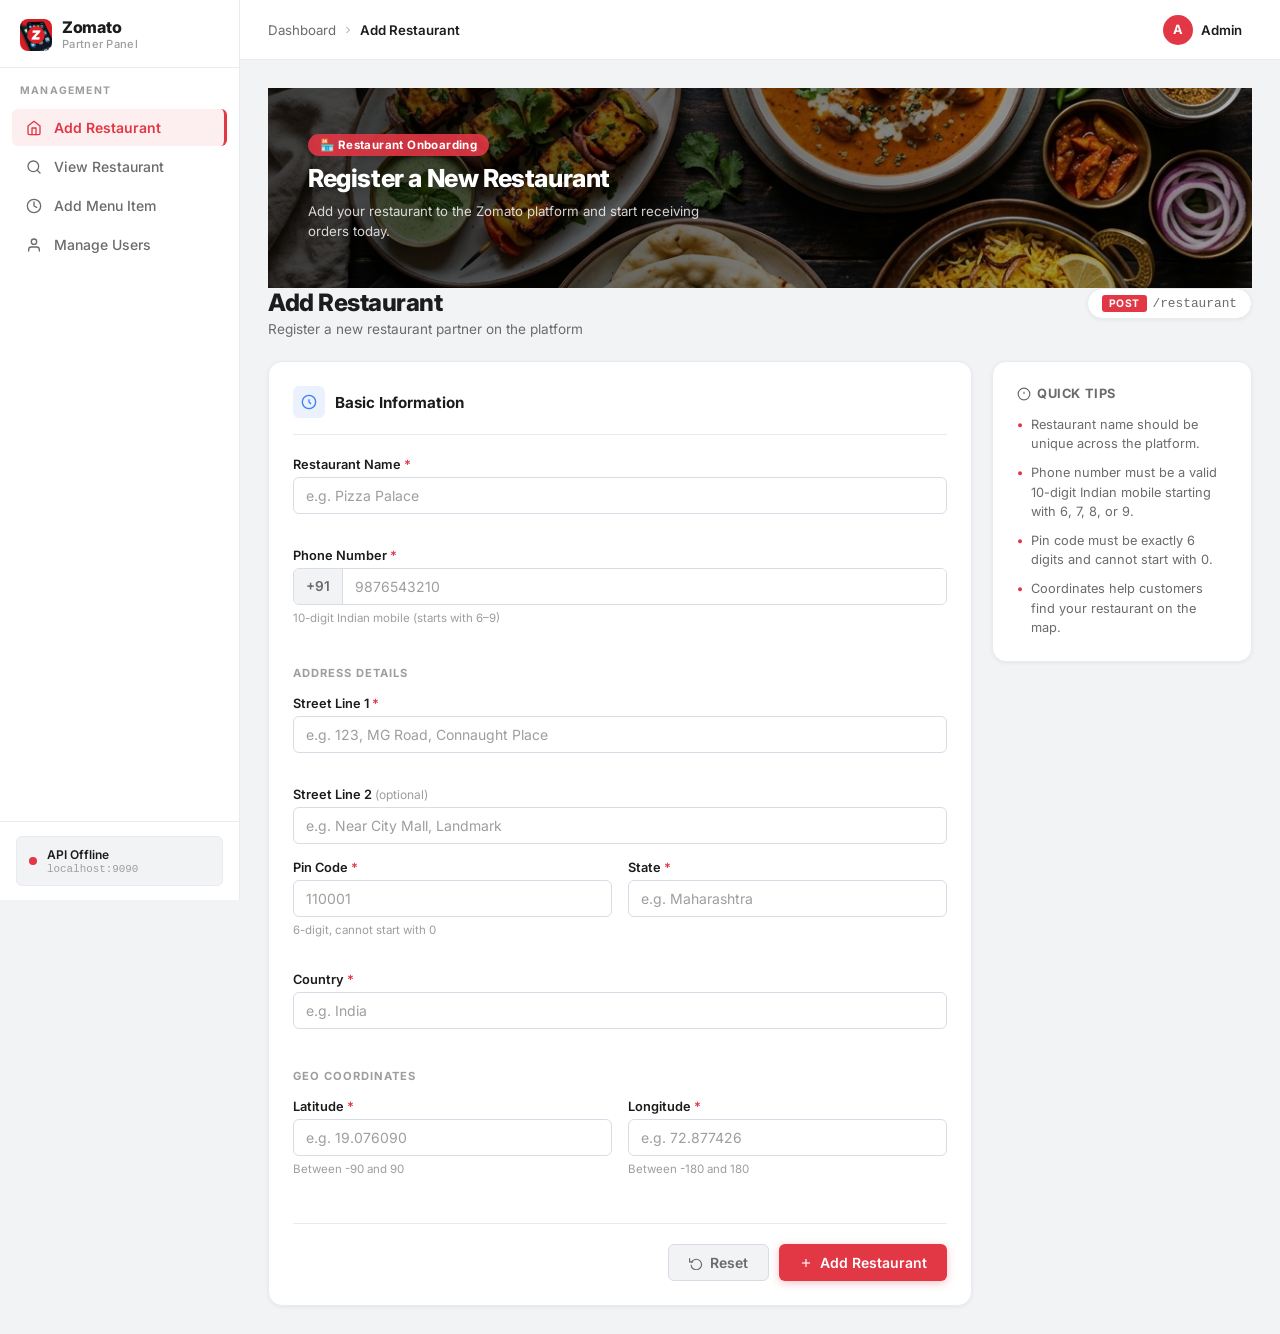
==== commit c4b7f1d8: "feat(frontend): add manage users page to sync with UserController" ====
--- a/frontend/index.html
+++ b/frontend/index.html
@@ -43,6 +43,12 @@
           <svg width="16" height="16" viewBox="0 0 24 24" fill="none" stroke="currentColor" stroke-width="2" stroke-linecap="round" stroke-linejoin="round"><path d="M12 2a10 10 0 1 0 0 20 10 10 0 0 0 0-20z"/><path d="M12 6v6l4 2"/></svg>
         </span>
         <span>Add Menu Item</span>
+      </button>
+      <button class="nav-item" id="nav-user" onclick="showPage('user')">
+        <span class="nav-icon">
+          <svg width="16" height="16" viewBox="0 0 24 24" fill="none" stroke="currentColor" stroke-width="2" stroke-linecap="round" stroke-linejoin="round"><path d="M20 21v-2a4 4 0 0 0-4-4H8a4 4 0 0 0-4 4v2"/><circle cx="12" cy="7" r="4"/></svg>
+        </span>
+        <span>Manage Users</span>
       </button>
     </nav>
 
@@ -493,6 +499,41 @@
       </div>
     </section>
 
+    <!-- PAGE: MANAGE USERS -->
+    <section class="page" id="page-user">
+      <div class="page-header" style="margin-top: 24px;">
+        <h2 class="page-title">Manage Users</h2>
+        <p class="page-desc">Add new users to the platform.</p>
+      </div>
+
+      <div class="card">
+        <h3 style="margin-top:0; font-size:1.1rem; margin-bottom:16px;">Add New User</h3>
+        <form id="form-user" onsubmit="event.preventDefault(); validateUser();">
+          <div class="form-grid">
+            <div class="form-group">
+              <label class="form-label" for="u-name">User Name <span class="required">*</span></label>
+              <input type="text" id="u-name" class="form-input" placeholder="e.g. John Doe" />
+              <div class="error-msg" id="err-u-name"></div>
+            </div>
+            <div class="form-group">
+              <label class="form-label" for="u-email">User Email <span class="required">*</span></label>
+              <input type="email" id="u-email" class="form-input" placeholder="e.g. john@example.com" />
+              <div class="error-msg" id="err-u-email"></div>
+            </div>
+            <div class="form-group">
+              <label class="form-label" for="u-phone">Phone Number <span class="required">*</span></label>
+              <input type="text" id="u-phone" class="form-input" placeholder="e.g. 9876543210" />
+              <div class="error-msg" id="err-u-phone"></div>
+            </div>
+          </div>
+          <button type="submit" id="btn-user-submit" class="btn-primary" style="margin-top: 16px;">
+            <span class="btn-label">Create User</span>
+            <span class="btn-spinner hidden" id="spinner-user"></span>
+          </button>
+        </form>
+      </div>
+    </section>
+
   </main>
 
   <!-- TOAST NOTIFICATION -->
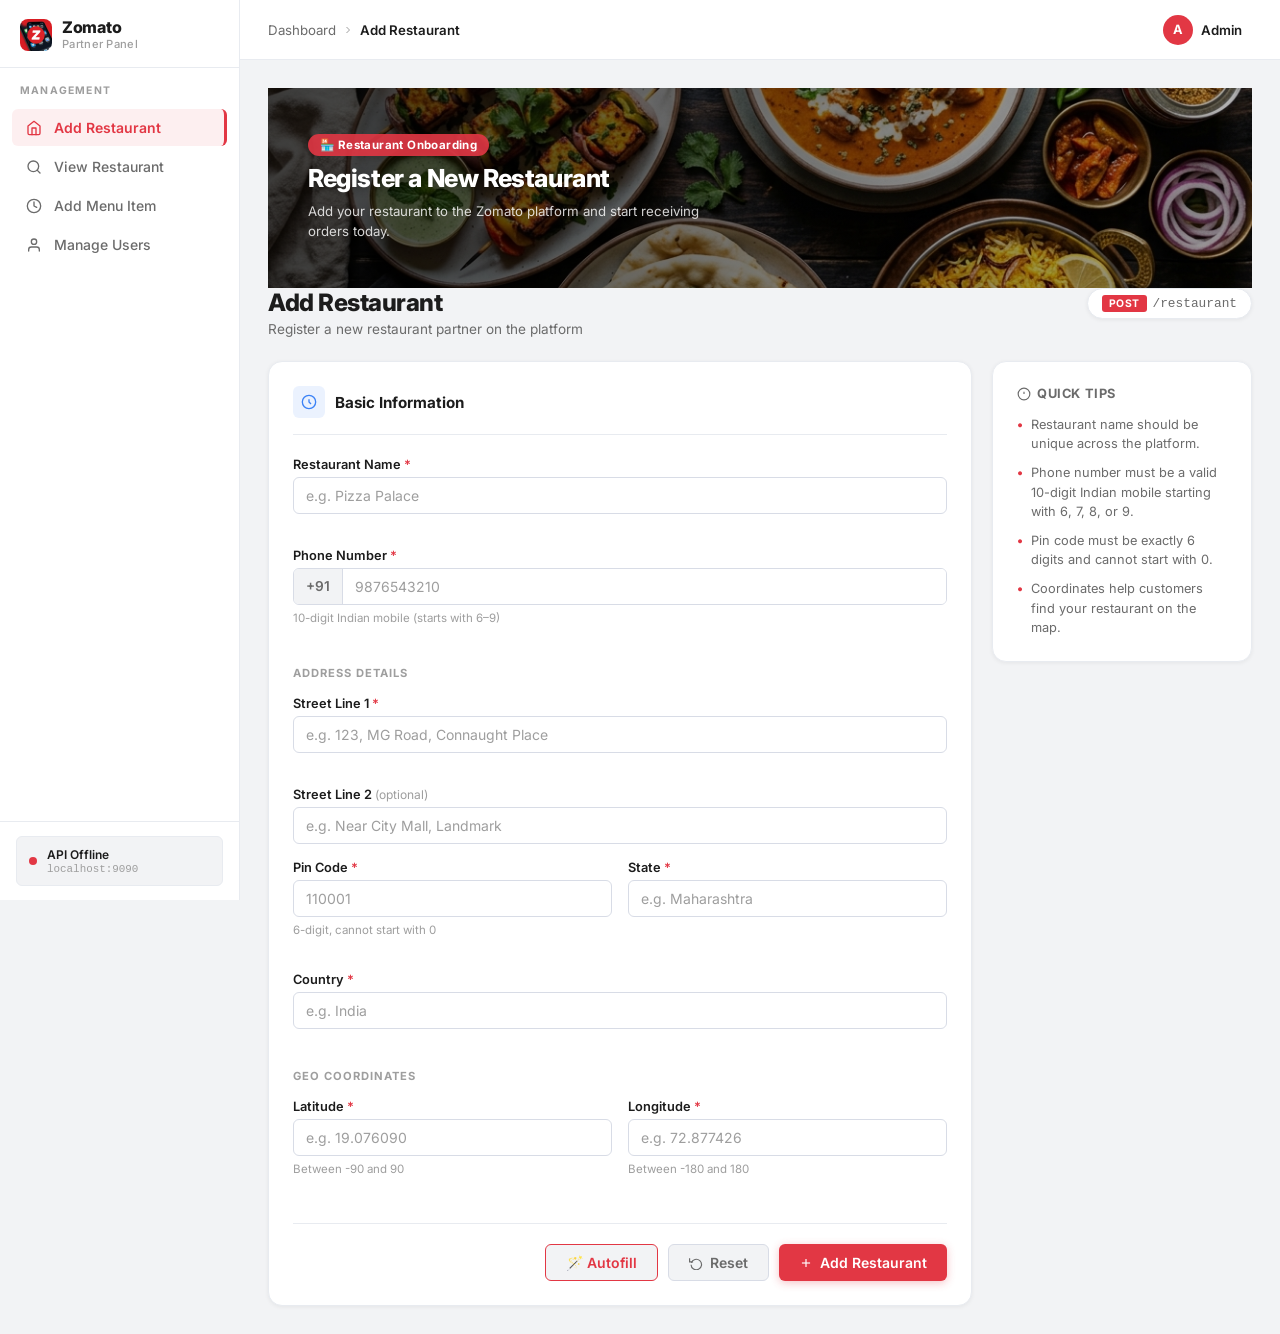
==== commit 3480d5de: "feat(frontend): add autofill buttons for 1-click test data population across all forms" ====
--- a/frontend/index.html
+++ b/frontend/index.html
@@ -196,6 +196,9 @@
                 </div>
 
                 <div class="form-actions">
+                  <button type="button" class="btn-secondary" onclick="autofillData('restaurant')" style="color:var(--brand); border-color:var(--brand);">
+                    🪄 Autofill
+                  </button>
                   <button type="button" class="btn-secondary" onclick="resetForm('form-restaurant')">
                     <svg width="14" height="14" viewBox="0 0 24 24" fill="none" stroke="currentColor" stroke-width="2"><polyline points="1 4 1 10 7 10"/><path d="M3.51 15a9 9 0 1 0 .49-3.31"/></svg>
                     Reset
@@ -464,6 +467,9 @@
                 <div id="variants-container"></div>
 
                 <div class="form-actions">
+                  <button type="button" class="btn-secondary" onclick="autofillData('menuitem')" style="color:var(--brand); border-color:var(--brand);">
+                    🪄 Autofill
+                  </button>
                   <button type="button" class="btn-secondary" onclick="resetMenuItemForm()">
                     <svg width="14" height="14" viewBox="0 0 24 24" fill="none" stroke="currentColor" stroke-width="2"><polyline points="1 4 1 10 7 10"/><path d="M3.51 15a9 9 0 1 0 .49-3.31"/></svg>
                     Reset
@@ -503,11 +509,15 @@
     <section class="page" id="page-user">
       <div class="page-header" style="margin-top: 24px;">
         <h2 class="page-title">Manage Users</h2>
-        <p class="page-desc">Add new users to the platform.</p>
-      </div>
-
+        <p class="page-desc">Add and remove users on the Zomato platform.</p>
+      </div>
+
+      <!-- Add User Form -->
       <div class="card">
-        <h3 style="margin-top:0; font-size:1.1rem; margin-bottom:16px;">Add New User</h3>
+        <div style="display:flex; justify-content:space-between; align-items:center; margin-bottom:16px;">
+          <h3 style="margin:0; font-size:1.1rem;">&#10133; Add New User</h3>
+          <button type="button" onclick="autofillData('user')" style="font-size:0.75rem; color:var(--brand); background:var(--bg-base); border:1px solid var(--brand); border-radius:8px; padding:4px 12px; cursor:pointer; font-weight:600;">🪄 Autofill</button>
+        </div>
         <form id="form-user" onsubmit="event.preventDefault(); validateUser();">
           <div class="form-grid">
             <div class="form-group">
@@ -531,6 +541,51 @@
             <span class="btn-spinner hidden" id="spinner-user"></span>
           </button>
         </form>
+      </div>
+
+      <!-- Session User List -->
+      <div class="card" style="margin-top: 24px;">
+        <div style="display:flex; justify-content:space-between; align-items:center; margin-bottom:16px;">
+          <h3 style="margin:0; font-size:1.1rem;">&#128101; All Users</h3>
+          <button onclick="fetchAllUsers()" style="font-size:0.75rem; color:var(--brand); background:var(--bg-base); border:1px solid var(--border); border-radius:8px; padding:4px 12px; cursor:pointer; font-weight:600;">&#8635; Refresh</button>
+        </div>
+        <div id="session-users-list">
+          <div id="session-users-empty" style="text-align:center; padding:32px; color:var(--text-muted); font-size:0.9rem;">
+            <svg width="40" height="40" viewBox="0 0 24 24" fill="none" stroke="currentColor" stroke-width="1.5" style="margin-bottom:8px; opacity:0.4; display:block; margin-left:auto; margin-right:auto;"><path d="M17 21v-2a4 4 0 0 0-4-4H5a4 4 0 0 0-4 4v2"/><circle cx="9" cy="7" r="4"/><path d="M23 21v-2a4 4 0 0 0-3-3.87"/><path d="M16 3.13a4 4 0 0 1 0 7.75"/></svg>
+            No users added in this session yet. Create one above.
+          </div>
+          <table id="session-users-table" style="display:none; width:100%; border-collapse:collapse; font-size:0.85rem;">
+            <thead>
+              <tr style="background:var(--bg-base); border-bottom:2px solid var(--border);">
+                <th style="padding:10px 14px; text-align:left; font-weight:700; color:var(--text-muted);">ID</th>
+                <th style="padding:10px 14px; text-align:left; font-weight:700; color:var(--text-muted);">Name</th>
+                <th style="padding:10px 14px; text-align:left; font-weight:700; color:var(--text-muted);">Email</th>
+                <th style="padding:10px 14px; text-align:left; font-weight:700; color:var(--text-muted);">Phone</th>
+                <th style="padding:10px 14px; text-align:left; font-weight:700; color:var(--text-muted);">Action</th>
+              </tr>
+            </thead>
+            <tbody id="session-users-tbody"></tbody>
+          </table>
+        </div>
+      </div>
+
+      <!-- Delete User by ID -->
+      <div class="card" style="margin-top: 24px; border-left: 4px solid var(--red);">
+        <h3 style="margin-top:0; font-size:1.1rem; margin-bottom:6px; color:var(--red);">&#128465;&#65039; Delete User by ID</h3>
+        <p style="font-size:0.85rem; color:var(--text-muted); margin:0 0 16px 0;">
+          Enter any User ID to delete them permanently from the database.
+        </p>
+        <div style="display:flex; gap:12px; align-items:flex-end; flex-wrap:wrap;">
+          <div class="form-group" style="margin:0; flex:1; min-width:160px;">
+            <label class="form-label" for="u-delete-id">User ID <span class="required">*</span></label>
+            <input type="number" id="u-delete-id" class="form-input" placeholder="e.g. 3" min="1" />
+            <div class="error-msg" id="err-u-delete-id"></div>
+          </div>
+          <button type="button" id="btn-delete-user" onclick="deleteUserApi()" style="background:var(--red); color:#fff; border:none; border-radius:10px; padding:11px 22px; font-weight:700; font-size:0.85rem; cursor:pointer; white-space:nowrap; display:flex; align-items:center; gap:8px;">
+            <span id="label-delete-user">Delete User</span>
+            <span class="btn-spinner hidden" id="spinner-delete-user"></span>
+          </button>
+        </div>
       </div>
     </section>
 
@@ -640,7 +695,118 @@
       </div>
     </div>
   </div>
-
-  <script src="app_v2.js?v=3"></script>
+  <!-- EDIT RESTAURANT MODAL -->
+  <div id="edit-restaurant-modal" style="display:none; position:fixed; inset:0; background:rgba(0,0,0,0.5); z-index:1000; align-items:center; justify-content:center;">
+    <div style="background:var(--bg-card); border-radius:16px; padding:32px; width:100%; max-width:480px; margin:16px; box-shadow:0 24px 60px rgba(0,0,0,0.3); animation: slideUp 0.3s ease; max-height:90vh; overflow-y:auto;">
+      <div style="display:flex; justify-content:space-between; align-items:center; margin-bottom:24px;">
+        <h2 style="font-size:1.2rem; font-weight:700; color:var(--text-base); margin:0;">🏪 Edit Restaurant</h2>
+        <button onclick="closeEditRestaurantModal()" style="background:none; border:none; font-size:1.4rem; cursor:pointer; color:var(--text-muted); line-height:1;">&times;</button>
+      </div>
+      <div class="form-grid">
+        <div class="form-group"><label>Restaurant Name</label><input type="text" id="er-name" /></div>
+        <div class="form-group"><label>Phone Number</label><input type="text" id="er-phone" /></div>
+        <div class="form-group"><label>Street Line 1</label><input type="text" id="er-street1" /></div>
+        <div class="form-group"><label>Street Line 2</label><input type="text" id="er-street2" /></div>
+        <div style="display:grid; grid-template-columns:1fr 1fr; gap:14px;">
+          <div class="form-group"><label>Pincode</label><input type="text" id="er-pin" /></div>
+          <div class="form-group"><label>State</label><input type="text" id="er-state" /></div>
+        </div>
+        <div class="form-group"><label>Country</label><input type="text" id="er-country" /></div>
+        <div style="display:grid; grid-template-columns:1fr 1fr; gap:14px;">
+          <div class="form-group"><label>Latitude</label><input type="number" id="er-lat" step="0.000001" /></div>
+          <div class="form-group"><label>Longitude</label><input type="number" id="er-lng" step="0.000001" /></div>
+        </div>
+      </div>
+      <div style="display:flex; gap:12px; margin-top:24px;">
+        <button type="button" class="btn-secondary" onclick="closeEditRestaurantModal()" style="flex:1;">Cancel</button>
+        <button type="button" onclick="submitEditRestaurant()" class="btn-primary" style="flex:2;">Save Changes</button>
+      </div>
+    </div>
+  </div>
+
+  <!-- EDIT USER MODAL -->
+  <div id="edit-user-modal" style="display:none; position:fixed; inset:0; background:rgba(0,0,0,0.5); z-index:1000; align-items:center; justify-content:center;">
+    <div style="background:var(--bg-card); border-radius:16px; padding:32px; width:100%; max-width:400px; margin:16px; box-shadow:0 24px 60px rgba(0,0,0,0.3); animation: slideUp 0.3s ease;">
+      <div style="display:flex; justify-content:space-between; align-items:center; margin-bottom:24px;">
+        <h2 style="font-size:1.2rem; font-weight:700; color:var(--text-base); margin:0;">👤 Edit User</h2>
+        <button onclick="closeEditUserModal()" style="background:none; border:none; font-size:1.4rem; cursor:pointer; color:var(--text-muted); line-height:1;">&times;</button>
+      </div>
+      <div class="form-grid">
+        <div class="form-group"><label>Name</label><input type="text" id="eu-name" /></div>
+        <div class="form-group"><label>Email</label><input type="email" id="eu-email" /></div>
+        <div class="form-group"><label>Phone</label><input type="text" id="eu-phone" /></div>
+      </div>
+      <div style="display:flex; gap:12px; margin-top:24px;">
+        <button type="button" class="btn-secondary" onclick="closeEditUserModal()" style="flex:1;">Cancel</button>
+        <button type="button" onclick="submitEditUser()" class="btn-primary" style="flex:2;">Save Changes</button>
+      </div>
+    </div>
+  </div>
+  <script src="app_v2.js?v=4"></script>
+
+  <!-- ── ADD ADDRESS MODAL ── -->
+  <div id="add-address-modal" style="display:none; position:fixed; inset:0; background:rgba(0,0,0,0.55); z-index:1000; align-items:center; justify-content:center; padding:16px;">
+    <div style="background:var(--bg-card); border-radius:20px; padding:32px; width:100%; max-width:520px; box-shadow:0 24px 60px rgba(0,0,0,0.3); animation: slideUp 0.3s ease; max-height:90vh; overflow-y:auto;">
+      <div style="display:flex; justify-content:space-between; align-items:center; margin-bottom:24px;">
+        <h2 id="add-address-modal-title" style="font-size:1.2rem; font-weight:700; color:var(--text-base); margin:0;">📍 Add Address</h2>
+        <button onclick="closeAddAddressModal()" style="background:none; border:none; font-size:1.4rem; cursor:pointer; color:var(--text-muted); line-height:1;">&times;</button>
+      </div>
+      <form id="form-add-address" onsubmit="event.preventDefault(); submitAddAddress();">
+        <div class="form-grid">
+          <div class="form-group">
+            <label>Street Line 1 <span style="color:var(--red)">*</span></label>
+            <input type="text" id="aa-street1" placeholder="e.g. 12 MG Road" />
+            <span class="form-error" id="err-aa-street1"></span>
+          </div>
+          <div class="form-group">
+            <label>Street Line 2 <span style="color:var(--text-dim); font-weight:400;">(optional)</span></label>
+            <input type="text" id="aa-street2" placeholder="e.g. Near City Mall" />
+          </div>
+          <div class="form-group">
+            <label>Pin Code <span style="color:var(--red)">*</span></label>
+            <input type="text" id="aa-pin" placeholder="e.g. 110001" maxlength="6" />
+            <span class="form-error" id="err-aa-pin"></span>
+          </div>
+          <div class="form-group">
+            <label>State <span style="color:var(--red)">*</span></label>
+            <input type="text" id="aa-state" placeholder="e.g. Delhi" />
+            <span class="form-error" id="err-aa-state"></span>
+          </div>
+          <div class="form-group">
+            <label>Country <span style="color:var(--red)">*</span></label>
+            <input type="text" id="aa-country" placeholder="e.g. India" value="India" />
+            <span class="form-error" id="err-aa-country"></span>
+          </div>
+          <div class="form-group">
+            <label>Latitude <span style="color:var(--red)">*</span></label>
+            <input type="number" id="aa-lat" placeholder="e.g. 28.6139" step="any" />
+            <span class="form-error" id="err-aa-lat"></span>
+          </div>
+          <div class="form-group">
+            <label>Longitude <span style="color:var(--red)">*</span></label>
+            <input type="number" id="aa-lng" placeholder="e.g. 77.2090" step="any" />
+            <span class="form-error" id="err-aa-lng"></span>
+          </div>
+          <div class="form-group">
+            <label>Address Type <span style="color:var(--red)">*</span></label>
+            <input type="text" id="aa-type" placeholder="e.g. Home, Office, Other" />
+            <span class="form-error" id="err-aa-type"></span>
+          </div>
+          <div class="form-group">
+            <label>Set as Default? <span style="color:var(--red)">*</span></label>
+            <select id="aa-default" style="width:100%; padding:10px 14px; border:1px solid var(--border-input); border-radius:10px; font-size:0.95rem; background:var(--bg-base); color:var(--text-base);">
+              <option value="true">Yes — Set as default</option>
+              <option value="false">No — Additional address</option>
+            </select>
+          </div>
+        </div>
+        <div style="display:flex; gap:12px; margin-top:24px;">
+          <button type="button" class="btn-secondary" onclick="closeAddAddressModal()" style="flex:1;">Cancel</button>
+          <button type="submit" id="btn-add-address-submit" class="btn-primary" style="flex:2;">Save Address</button>
+        </div>
+      </form>
+    </div>
+  </div>
+
 </body>
 </html>
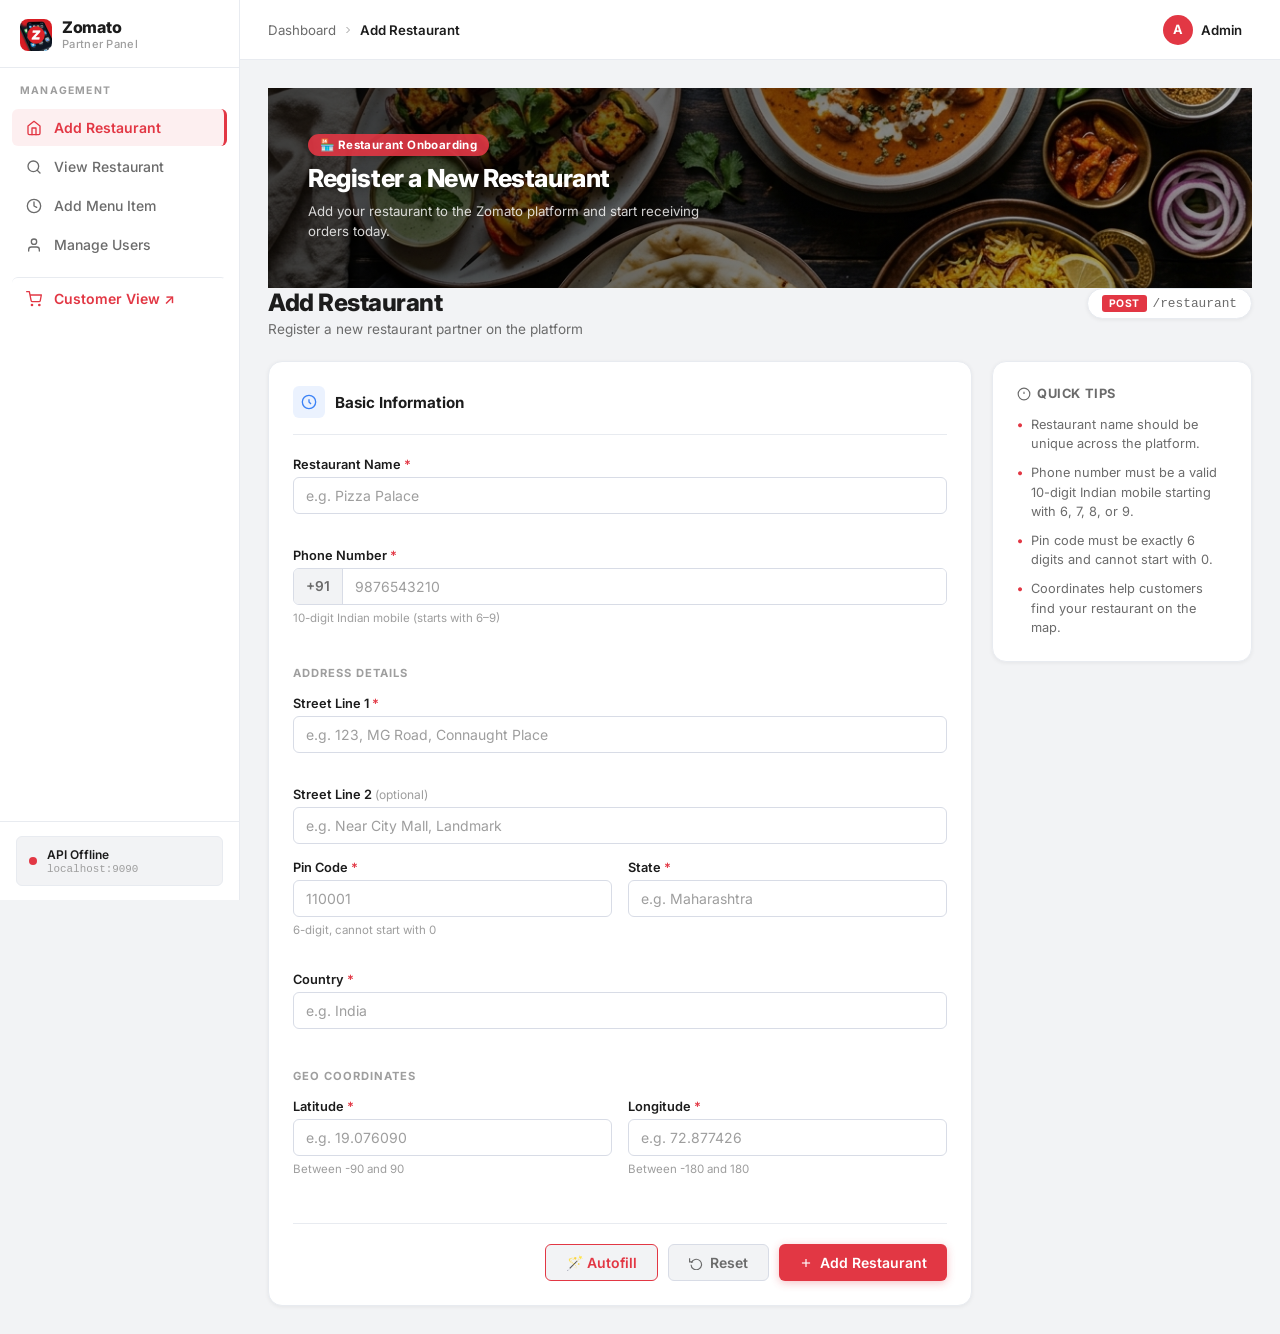
==== commit ad49ee29: "feat: full frontend-backend sync, consumer app, admin panel v2, API test suite, updated README" ====
--- a/frontend/index.html
+++ b/frontend/index.html
@@ -50,6 +50,12 @@
         </span>
         <span>Manage Users</span>
       </button>
+      <a class="nav-item" href="consumer.html" style="text-decoration:none; margin-top:12px; border-top:1px solid var(--border); padding-top:12px; color:var(--brand); font-weight:600;">
+        <span class="nav-icon">
+          <svg width="16" height="16" viewBox="0 0 24 24" fill="none" stroke="currentColor" stroke-width="2" stroke-linecap="round" stroke-linejoin="round"><circle cx="9" cy="21" r="1"/><circle cx="20" cy="21" r="1"/><path d="M1 1h4l2.68 13.39a2 2 0 0 0 2 1.61h9.72a2 2 0 0 0 2-1.61L23 6H6"/></svg>
+        </span>
+        <span>Customer View ↗</span>
+      </a>
     </nav>
 
     <div class="sidebar-footer">
@@ -463,7 +469,7 @@
                     Add Variant
                   </button>
                 </div>
-                <p class="variants-hint">Variants are optional — but if added, Name and Price (₹) are required per variant.</p>
+                <p class="variants-hint">At least 1 variant is required (e.g. Regular, Half, Full) — Name and Price (&gt; 0) are required.</p>
                 <div id="variants-container"></div>
 
                 <div class="form-actions">
@@ -742,7 +748,6 @@
       </div>
     </div>
   </div>
-  <script src="app_v2.js?v=4"></script>
 
   <!-- ── ADD ADDRESS MODAL ── -->
   <div id="add-address-modal" style="display:none; position:fixed; inset:0; background:rgba(0,0,0,0.55); z-index:1000; align-items:center; justify-content:center; padding:16px;">
@@ -808,5 +813,6 @@
     </div>
   </div>
 
+  <script src="app_v2.js"></script>
 </body>
 </html>
